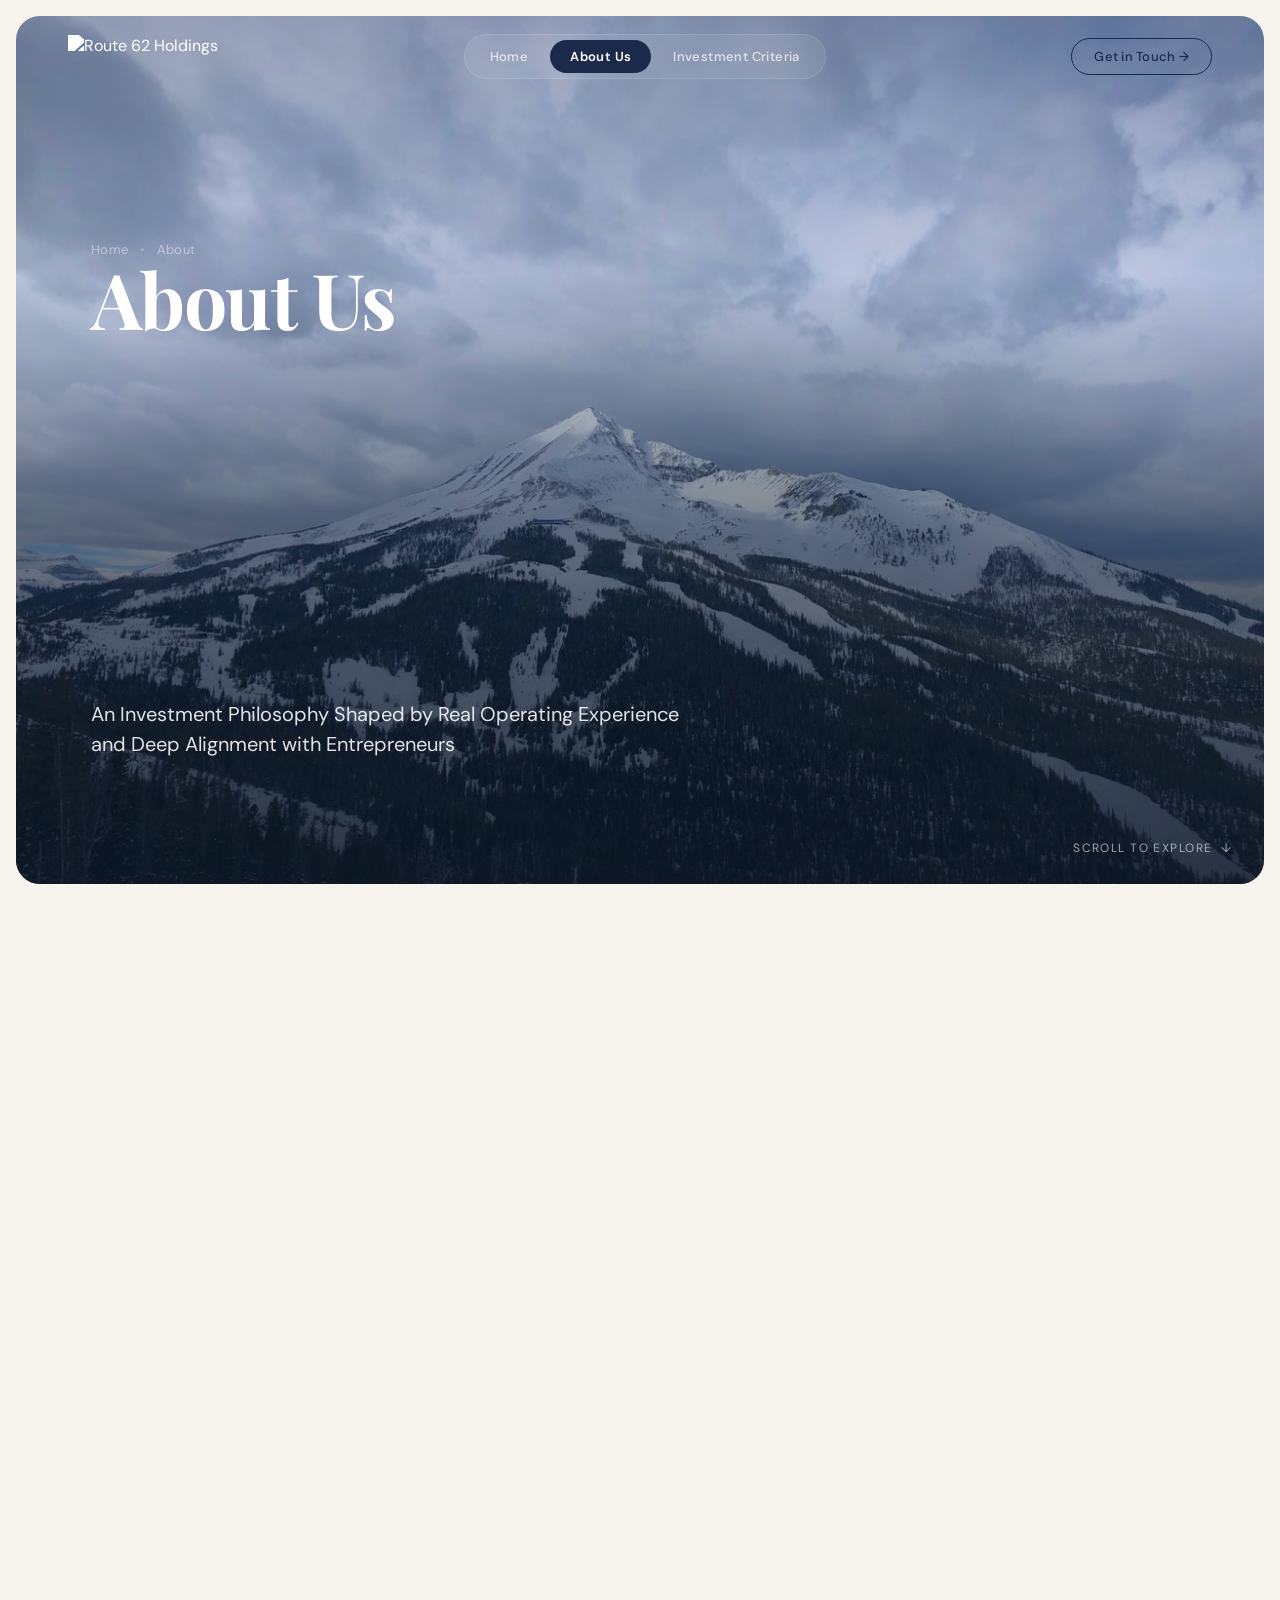
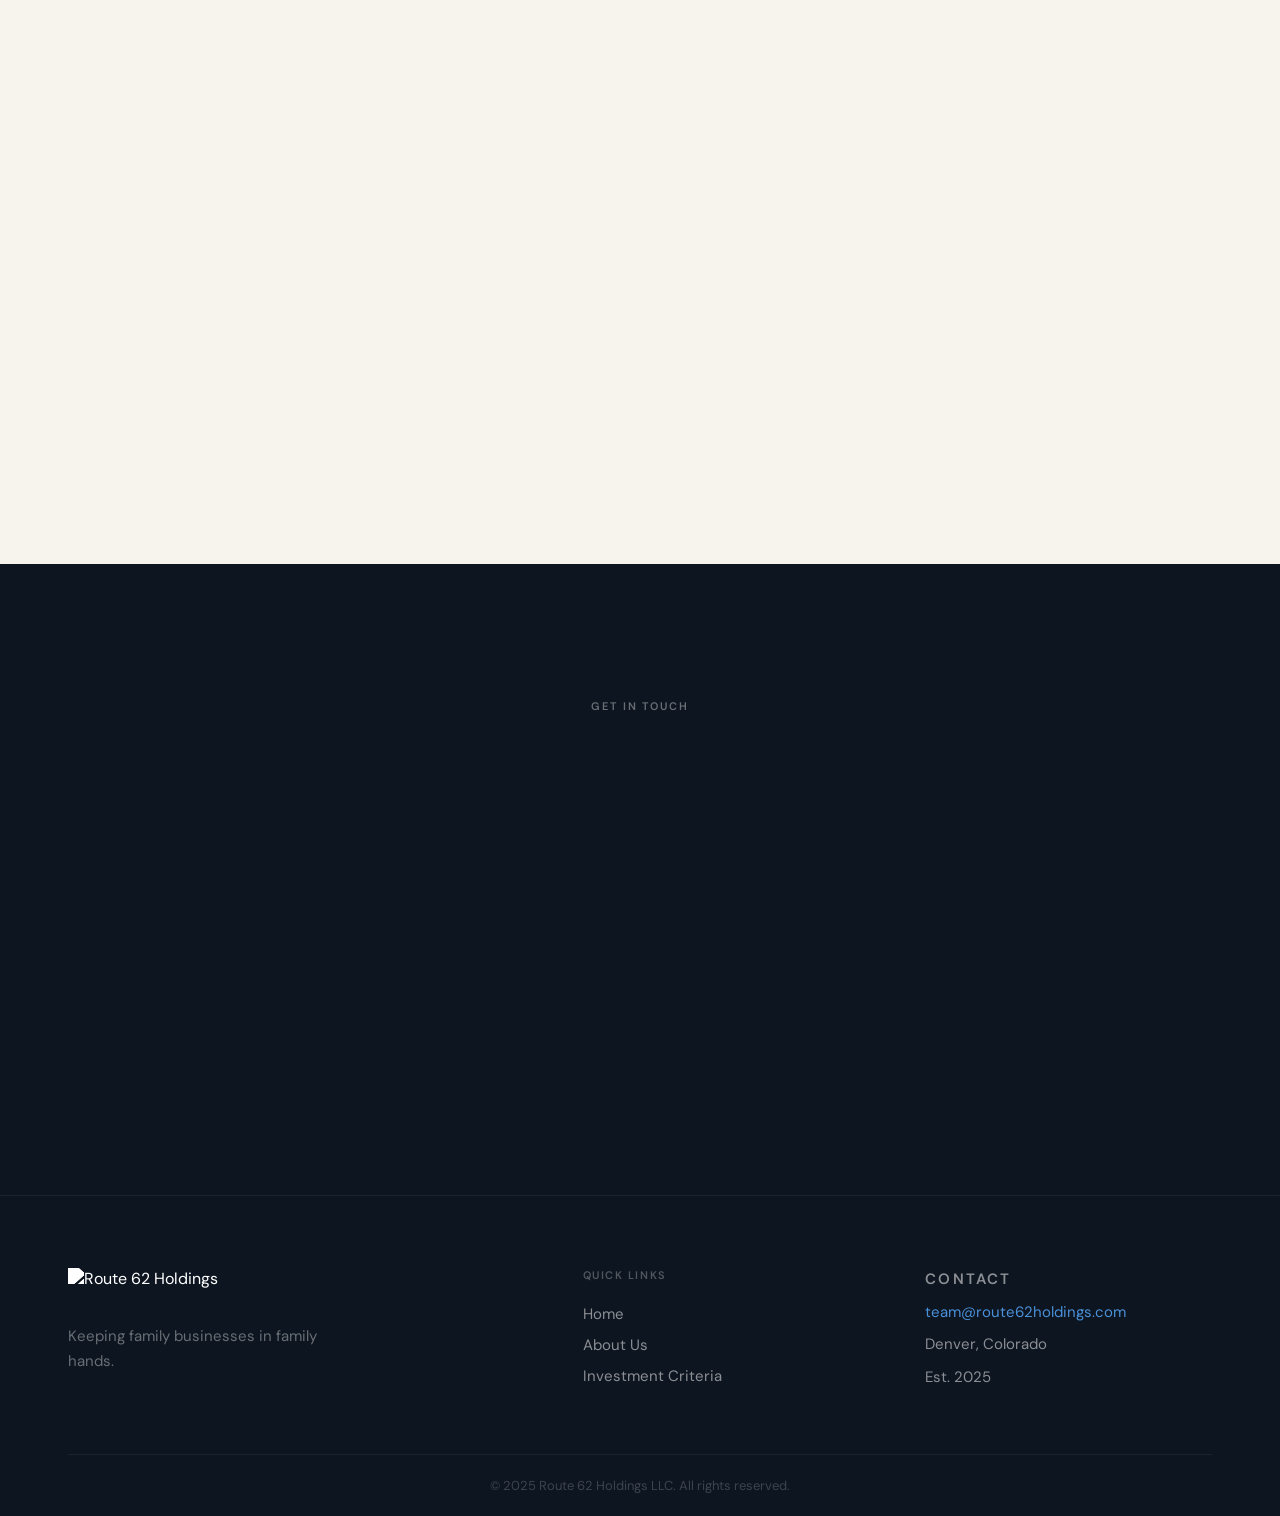
==== about.html @ dd671fc5 "initial commit" ====
<!DOCTYPE html>
<html lang="en">
<head>
  <meta charset="UTF-8">
  <meta name="viewport" content="width=device-width, initial-scale=1.0">
  <meta name="description" content="About Route 62 Holdings - An investment philosophy shaped by real operating experience and deep alignment with entrepreneurs.">
  <title>About Us - Route 62 Holdings</title>
  <link rel="stylesheet" href="css/styles.css">
  <script src="https://cdnjs.cloudflare.com/ajax/libs/gsap/3.12.2/gsap.min.js"></script>
  <script src="https://cdnjs.cloudflare.com/ajax/libs/gsap/3.12.2/ScrollTrigger.min.js"></script>
</head>
<body>

  <!-- ══════════════════════ NAV ══════════════════════ -->
  <nav class="nav" id="nav" role="navigation" aria-label="Main navigation">
    <div class="nav-inner">
      <a href="index.html" class="nav-logo" aria-label="Route 62 Holdings - Home">
        <img src="assets/logo/route62_logo.jpg" alt="Route 62 Holdings" style="filter: brightness(0) invert(1);">
      </a>

      <div class="nav-center">
        <div class="nav-pills-wrap">
          <a href="index.html"      class="nav-link">Home</a>
          <a href="about.html"      class="nav-link active">About Us</a>
          <a href="investment.html" class="nav-link">Investment Criteria</a>
        </div>
      </div>

      <div class="nav-right">
        <a href="#connect" class="btn-nav-cta">Get in Touch &rarr;</a>
      </div>

      <button class="hamburger" id="hamburger" aria-label="Open navigation menu" aria-expanded="false">
        <span></span><span></span><span></span>
      </button>
    </div>
  </nav>

  <!-- Mobile overlay menu -->
  <div class="mobile-menu" id="mobile-menu" aria-hidden="true">
    <a href="index.html"      class="mobile-link">Home</a>
    <a href="about.html"      class="mobile-link">About Us</a>
    <a href="investment.html" class="mobile-link">Investment Criteria</a>
    <a href="#connect"        class="mobile-link mobile-cta">Get in Touch &rarr;</a>
  </div>

  <!-- ══════════════════════ HERO ══════════════════════ -->
  <section class="page-hero about-hero" aria-label="About Us hero">
    <!-- Image background -->
    <div class="about-hero-video-wrap" aria-hidden="true">
      <img src="assets/images/Mountain.jpeg" alt="" class="hero-video">
    </div>
    <div class="hero-overlay" aria-hidden="true"></div>

    <div class="hero-content">
      <div>
        <nav class="breadcrumb" aria-label="Breadcrumb">
          <a href="index.html">Home</a>
          <span class="sep" aria-hidden="true">&bull;</span>
          <span aria-current="page">About</span>
        </nav>
        <h1 class="hero-headline section-heading">About Us</h1>
      </div>
      <p class="hero-tagline">An Investment Philosophy Shaped by Real Operating Experience and Deep Alignment with Entrepreneurs</p>
    </div>

    <span class="scroll-hint" aria-hidden="true">Scroll to Explore <span class="arrow">&darr;</span></span>
  </section>

  <!-- ══════════════════════ LEADERSHIP TEAM ══════════════════════ -->
  <section class="team-section" id="team">
    <div class="container">

      <div class="section-header reveal">
        <h2 class="section-title section-heading">Our Leadership Team</h2>
      </div>

      <div class="team-grid">

        <!-- ── Max Araya ── -->
        <article class="team-card reveal">
          <div class="team-headshot">
            <img src="assets/images/Max.png" alt="Max Araya" loading="lazy">
          </div>
          <div class="team-body">
            <h3 class="team-name">Max Araya</h3>
            <p class="team-role">Co-Founder</p>
            <div class="team-rule"></div>
            <p class="team-tagline">&ldquo;Drawn to how businesses actually work - and driven to make them better.&rdquo;</p>
            <div class="team-li-wrap">
              <a
                href="https://www.linkedin.com/in/max-araya/"
                target="_blank"
                rel="noopener noreferrer"
                class="btn btn-linkedin"
                aria-label="Max Araya on LinkedIn"
              >LinkedIn &rarr;</a>
            </div>
            <ul class="team-bullets">
              <li>VP, Fruition Partners Private Equity - Denver, CO (Dec 2023-Present)</li>
              <li>Associate, Oaktree Capital Management - New York (2020-2022, Mezzanine Fund)</li>
              <li>Investment Banking Analyst, J.P. Morgan - New York (2016-2020, Leveraged Finance / TMT)</li>
              <li>Middlebury College, B.A. International Politics &amp; Economics; LSE, Accounting &amp; Finance</li>
            </ul>
          </div>
        </article>

        <!-- ── Nicole B ── -->
        <article class="team-card reveal reveal-d2">
          <div class="team-headshot">
            <img src="assets/images/Nicole.png" alt="Nicole B" loading="lazy">
          </div>
          <div class="team-body">
            <h3 class="team-name">Nicole B</h3>
            <p class="team-role">Co-Founder</p>
            <div class="team-rule"></div>
            <p class="team-tagline">&ldquo;Operational instincts shaped by family business roots and a decade of working with owners.&rdquo;</p>
            <div class="team-li-wrap">
              <!-- [PLACEHOLDER] Update LinkedIn URL when available -->
              <a href="#" class="btn btn-linkedin" aria-label="Nicole B on LinkedIn">LinkedIn &rarr;</a>
            </div>
            <ul class="team-bullets">
              <li>Wealth Management, Family Office - Connecticut</li>
              <li>Background in operations, client relations, and family business dynamics</li>
              <li>Bentley University, Finance</li>
              <li>Grew up around family-owned businesses; deep appreciation for succession and continuity</li>
            </ul>
          </div>
        </article>

      </div>
    </div>
  </section>

  <!-- ══════════════════════ CONNECT ══════════════════════ -->
  <section class="connect-section" id="connect">
    <div class="container">
      <span class="label label-muted">GET IN TOUCH</span>
      <h2 class="connect-heading section-heading reveal">Ready to Start a Conversation?</h2>
      <p class="connect-sub reveal reveal-d1">Whether you&rsquo;re a business owner thinking about the future, or an entrepreneur exploring partnership - we&rsquo;d love to hear from you.</p>
      <div class="connect-ctas reveal reveal-d2">
        <!-- [PLACEHOLDER] Update scheduling link -->
        <a href="#" class="btn btn-gold">Schedule a Call &rarr;</a>
        <a href="mailto:team@route62holdings.com" class="btn btn-white-outline">Send Us a Message &rarr;</a>
      </div>
      <p class="connect-email reveal reveal-d3">
        <a href="mailto:team@route62holdings.com">team@route62holdings.com</a>
      </p>
    </div>
  </section>

  <!-- ══════════════════════ FOOTER ══════════════════════ -->
  <footer class="footer" role="contentinfo">
    <div class="container">
      <div class="footer-grid">

        <div>
          <div class="footer-logo">
            <img src="assets/logo/route62_logo.jpg" alt="Route 62 Holdings" style="filter: brightness(0) invert(1);">
          </div>
          <p class="footer-tagline">Keeping family businesses in family hands.</p>
        </div>

        <div>
          <p class="footer-col-heading">Quick Links</p>
          <nav class="footer-links" aria-label="Footer navigation">
            <a href="index.html">Home</a>
            <a href="about.html">About Us</a>
            <a href="investment.html">Investment Criteria</a>
          </nav>
        </div>

        <div class="footer-contact">
          <p class="footer-col-heading">Contact</p>
          <p><a href="mailto:team@route62holdings.com">team@route62holdings.com</a></p>
          <p>Denver, Colorado</p>
          <p>Est. 2025</p>
        </div>

      </div>
      <div class="footer-bottom">
        <p>&copy; 2025 Route 62 Holdings LLC. All rights reserved.</p>
      </div>
    </div>
  </footer>

  <script src="js/main.js"></script>
</body>
</html>
---- css/styles.css ----
/* ============================================================
   ROUTE 62 HOLDINGS — styles.css
   ============================================================ */

@import url('https://fonts.googleapis.com/css2?family=Playfair+Display:ital,wght@0,400;0,500;0,600;0,700;1,400;1,500&family=DM+Sans:ital,opsz,wght@0,9..40,300;0,9..40,400;0,9..40,500;0,9..40,600;1,9..40,400&display=swap');

/* ── CUSTOM PROPERTIES ── */
:root {
  --color-navy:        #1B2A4A;
  --color-blue:        #4A90D9;
  --color-blue-dark:   #2E6BB0;
  --color-bg-dark:     #0D1520;
  --color-bg-light:    #F7F4EE;
  --color-text-primary:#1B2A4A;
  --color-text-light:  #FFFFFF;
  --color-text-muted:  #6B7A94;
  --color-card-bg:     #EDE9E0;

  --font-display: 'Playfair Display', Georgia, serif;
  --font-body:    'DM Sans', system-ui, -apple-system, sans-serif;

  --nav-h:   80px;
  --max-w:   1240px;
  --gutter:  48px;
}

/* ── RESET ── */
*, *::before, *::after { box-sizing: border-box; margin: 0; padding: 0; }
html { scroll-behavior: smooth; }
body {
  font-family: var(--font-body);
  background: #F7F4EE;
  color: var(--color-text-primary);
  overflow-x: hidden;
  -webkit-font-smoothing: antialiased;
  -moz-osx-font-smoothing: grayscale;
}
img { max-width: 100%; display: block; }
a { text-decoration: none; color: inherit; }
ul { list-style: none; }
button { cursor: pointer; border: none; background: none; font-family: inherit; }

/* ── LAYOUT ── */
.container {
  max-width: var(--max-w);
  margin: 0 auto;
  padding: 0 var(--gutter);
}

/* ── REVEAL ANIMATION ── */
.reveal {
  opacity: 0;
  transform: translateY(28px);
  transition: opacity 0.75s ease, transform 0.75s ease;
}
.reveal.visible { opacity: 1; transform: translateY(0); }
.reveal-d1 { transition-delay: 0.1s; }
.reveal-d2 { transition-delay: 0.2s; }
.reveal-d3 { transition-delay: 0.3s; }
.reveal-d4 { transition-delay: 0.4s; }
.reveal-d5 { transition-delay: 0.5s; }

/* ── LABEL ── */
.label {
  display: inline-block;
  font-size: 0.6875rem;
  font-weight: 600;
  letter-spacing: 0.18em;
  text-transform: uppercase;
  color: var(--color-blue);
  margin-bottom: 14px;
}
.label-muted { color: rgba(255,255,255,0.38); }

/* ═══════════════════════════════════
   NAVIGATION
   ═══════════════════════════════════ */
.nav {
  position: fixed;
  inset: 16px 16px auto 16px;
  z-index: 1000;
  height: var(--nav-h);
  background: transparent !important;
  backdrop-filter: none !important;
  -webkit-backdrop-filter: none !important;
  transition: transform 0.35s ease;
}

.nav-inner {
  max-width: var(--max-w);
  margin: 0 auto;
  padding: 0 var(--gutter);
  height: 100%;
  display: flex;
  align-items: center;
  justify-content: space-between;
  gap: 20px;
}

.nav-logo img {
  height: 42px;
  width: auto;
  object-fit: contain;
  display: block;
}

.nav-pills-wrap {
  display: flex;
  align-items: center;
  background: rgba(255,255,255,0.07);
  border: 1px solid rgba(255,255,255,0.12);
  border-radius: 50px;
  padding: 5px;
  gap: 2px;
  backdrop-filter: blur(8px);
}

.nav-link {
  display: block;
  padding: 8px 20px;
  border-radius: 50px;
  font-size: 0.8125rem;
  font-weight: 500;
  color: rgba(255,255,255,0.75);
  letter-spacing: 0.03em;
  white-space: nowrap;
  transition: color 0.2s, background 0.2s;
}
.nav-link:hover { color: #fff; background: rgba(255,255,255,0.1); }
.nav-link.active {
  background: var(--color-navy);
  color: #fff;
  font-weight: 600;
}

.btn-nav-cta {
  display: inline-flex;
  align-items: center;
  gap: 6px;
  padding: 9px 22px;
  border-radius: 50px;
  border: 1.5px solid var(--color-navy);
  font-size: 0.8125rem;
  font-weight: 500;
  color: var(--color-navy);
  white-space: nowrap;
  transition: all 0.25s;
  letter-spacing: 0.02em;
}
.btn-nav-cta:hover {
  background: var(--color-blue);
  color: #fff;
  border-color: var(--color-blue);
}

/* Hamburger */
.hamburger {
  display: none;
  flex-direction: column;
  gap: 5px;
  padding: 8px;
  flex-shrink: 0;
}
.hamburger span {
  display: block;
  width: 24px;
  height: 2px;
  background: #fff;
  border-radius: 2px;
  transition: all 0.3s ease;
}
.hamburger.open span:nth-child(1) { transform: translateY(7px) rotate(45deg); }
.hamburger.open span:nth-child(2) { opacity: 0; transform: scaleX(0); }
.hamburger.open span:nth-child(3) { transform: translateY(-7px) rotate(-45deg); }

/* Mobile menu overlay */
.mobile-menu {
  display: none;
  position: fixed;
  inset: 0;
  z-index: 999;
  background: var(--color-bg-dark);
  flex-direction: column;
  align-items: center;
  justify-content: center;
  gap: 6px;
}
.mobile-menu.open { display: flex; }

.mobile-link {
  font-family: var(--font-display);
  font-size: 1.875rem;
  font-weight: 500;
  color: rgba(255,255,255,0.85);
  padding: 10px 40px;
  border-radius: 8px;
  transition: color 0.2s;
}
.mobile-link:hover { color: var(--color-blue); }

.mobile-cta {
  font-family: var(--font-body);
  font-size: 1rem;
  font-weight: 600;
  background: var(--color-navy);
  color: #fff !important;
  padding: 14px 40px;
  border-radius: 50px;
  margin-top: 24px;
}

/* ═══════════════════════════════════
   BUTTONS
   ═══════════════════════════════════ */
.btn {
  display: inline-flex;
  align-items: center;
  justify-content: center;
  gap: 8px;
  padding: 14px 30px;
  border-radius: 50px;
  font-family: var(--font-body);
  font-size: 0.9375rem;
  font-weight: 500;
  letter-spacing: 0.01em;
  cursor: pointer;
  transition: all 0.25s ease;
  white-space: nowrap;
  border: 2px solid transparent;
}

.btn-gold {
  background: var(--color-navy);
  color: #fff;
  border-color: var(--color-navy);
}
.btn-gold:hover {
  background: var(--color-blue);
  border-color: var(--color-blue);
  transform: translateY(-2px);
  box-shadow: 0 8px 24px rgba(74,144,217,0.35);
}

.btn-white-outline {
  background: transparent;
  color: #fff;
  border-color: rgba(255,255,255,0.65);
}
.btn-white-outline:hover {
  background: #fff;
  color: var(--color-bg-dark);
  border-color: #fff;
}

.btn-dark-pill {
  background: rgba(13,21,32,0.55);
  color: rgba(255,255,255,0.85);
  border-color: rgba(255,255,255,0.25);
  backdrop-filter: blur(8px);
}
.btn-dark-pill:hover {
  background: rgba(13,21,32,0.8);
  border-color: rgba(255,255,255,0.4);
}

.btn-text-accent {
  background: none;
  color: var(--color-blue);
  border: none;
  padding: 0;
  font-weight: 600;
  font-size: 0.9375rem;
  border-radius: 0;
  letter-spacing: 0.02em;
}
.btn-text-accent:hover { color: var(--color-blue-dark); }

.btn-linkedin {
  background: var(--color-navy);
  color: #fff;
  border-color: var(--color-navy);
  padding: 9px 22px;
  font-size: 0.8125rem;
}
.btn-linkedin:hover { background: var(--color-navy); border-color: var(--color-blue); }

/* ═══════════════════════════════════
   HOME HERO
   ═══════════════════════════════════ */
.hero {
  position: relative;
  margin: 16px;
  border-radius: 24px;
  height: calc(100vh - 32px);
  min-height: 700px;
  display: flex;
  flex-direction: column;
  justify-content: flex-end;
  overflow: hidden;
}

.hero-bg {
  position: absolute;
  top: -10%;
  left: 0;
  right: 0;
  height: 120%;
  z-index: 0;
  overflow: hidden;
}
.hero-bg::before {
  content: '';
  position: absolute;
  inset: 0;
  background: rgba(13, 37, 74, 0.12);
  z-index: 1;
  pointer-events: none;
}
.hero-bg::after {
  content: '';
  position: absolute;
  inset: 0;
  background: linear-gradient(
    to bottom,
    rgba(13,21,32,0.25) 0%,
    rgba(13,21,32,0.05) 30%,
    rgba(13,21,32,0.55) 65%,
    rgba(13,21,32,0.82) 100%
  );
  z-index: 2;
}

.hero-content {
  position: absolute;
  bottom: 10%;
  left: 0;
  right: 0;
  z-index: 2;
}

.hero-headline {
  font-family: var(--font-display);
  font-size: clamp(2.8rem, 5.2vw, 5rem);
  font-weight: 700;
  color: #fff;
  line-height: 1.05;
  letter-spacing: -0.02em;
  max-width: 65%;
  margin-bottom: 22px;
}

.hero-sub {
  font-size: 1.125rem;
  color: rgba(255,255,255,0.7);
  max-width: 540px;
  line-height: 1.75;
  margin-bottom: 38px;
  font-weight: 300;
}

.hero-ctas { display: flex; gap: 12px; flex-wrap: wrap; }

/* Glassmorphism stat card */
.hero-stat-card {
  position: absolute;
  bottom: 10%;
  right: 6%;
  z-index: 3;
  background: rgba(13,21,32,0.72);
  backdrop-filter: blur(12px);
  -webkit-backdrop-filter: blur(12px);
  border: 1px solid rgba(255,255,255,0.08);
  border-radius: 20px;
  padding: 24px 28px;
  text-align: right;
  min-width: 200px;
}

.stat-big {
  display: block;
  font-family: var(--font-display);
  font-size: 2.4rem;
  font-weight: 700;
  color: var(--color-blue);
  line-height: 1;
  margin-bottom: 6px;
  letter-spacing: -0.02em;
}

.stat-label-sm {
  display: block;
  font-size: 0.8rem;
  color: rgba(255,255,255,0.65);
  letter-spacing: 0.08em;
  text-transform: uppercase;
  margin-top: 6px;
}

.scroll-hint {
  position: absolute;
  bottom: 28px;
  right: 32px;
  z-index: 2;
  font-size: 0.75rem;
  letter-spacing: 0.12em;
  text-transform: uppercase;
  color: rgba(255,255,255,0.6);
  display: flex;
  align-items: center;
  gap: 8px;
}
.scroll-hint .arrow {
  animation: bounce-down 1.8s ease infinite;
}
@keyframes bounce-down {
  0%, 100% { transform: translateY(0); }
  50%       { transform: translateY(5px); }
}

/* ═══════════════════════════════════
   FOUNDER / STORY SECTION
   ═══════════════════════════════════ */
.founder-section {
  padding: 110px 0;
  background: var(--color-bg-light);
}

.founder-grid {
  display: grid;
  grid-template-columns: 1fr 1fr;
  gap: 80px;
  align-items: center;
}

.founder-heading {
  font-family: var(--font-display);
  font-size: clamp(1.8rem, 3vw, 2.6rem);
  font-weight: 500;
  color: var(--color-text-primary);
  line-height: 1.2;
  letter-spacing: -0.02em;
  margin-bottom: 24px;
}

.founder-body p {
  font-size: 1.0625rem;
  color: #3C3C38;
  line-height: 1.78;
  margin-bottom: 18px;
}
.founder-body p:last-child { margin-bottom: 0; }

.founder-cta { margin-top: 36px; }

.founder-img-wrap {
  border-radius: 22px;
  overflow: hidden;
  aspect-ratio: 5/6;
  position: relative;
}
.founder-img-wrap img {
  width: 100%;
  height: 100%;
  object-fit: cover;
  display: block;
  transition: transform 0.6s ease;
}
.founder-img-wrap:hover img { transform: scale(1.03); }

/* ═══════════════════════════════════
   LOGO CAROUSEL
   ═══════════════════════════════════ */
.carousel-section {
  padding: 56px 0;
  background: var(--color-bg-dark);
  overflow: hidden;
}

.carousel-label {
  text-align: center;
  margin-bottom: 40px;
}

.carousel-track-wrap { overflow: hidden; }

.carousel-track {
  display: flex;
  align-items: center;
  gap: 36px;
  width: max-content;
  animation: carousel-scroll 38s linear infinite;
}
.carousel-track:hover { animation-play-state: paused; }

.carousel-item {
  flex-shrink: 0;
  width: 168px;
  height: 66px;
  background: rgba(255,255,255,0.04);
  border: 1px solid rgba(255,255,255,0.07);
  border-radius: 10px;
  display: flex;
  align-items: center;
  justify-content: center;
  font-size: 0.75rem;
  font-weight: 500;
  color: rgba(255,255,255,0.22);
  letter-spacing: 0.05em;
  transition: border-color 0.2s, background 0.2s;
}
.carousel-item:hover {
  background: rgba(255,255,255,0.07);
  border-color: rgba(255,255,255,0.14);
}

@keyframes carousel-scroll {
  from { transform: translateX(0); }
  to   { transform: translateX(-50%); }
}

/* ═══════════════════════════════════
   LEADERSHIP TEAM
   ═══════════════════════════════════ */
.team-section {
  padding: 110px 0;
  background: var(--color-bg-light);
}

.section-header {
  text-align: center;
  margin-bottom: 64px;
}

.section-title {
  font-family: var(--font-display);
  font-size: clamp(1.8rem, 3vw, 2.5rem);
  font-weight: 500;
  letter-spacing: -0.02em;
  line-height: 1.15;
  color: var(--color-text-primary);
}

.section-title-light { color: #fff; }

.team-grid {
  display: grid;
  grid-template-columns: 1fr 1fr;
  gap: 28px;
}

.team-card {
  background: var(--color-card-bg);
  border-radius: 22px;
  overflow: hidden;
  transition: transform 0.3s ease, box-shadow 0.3s ease;
}
.team-card:hover {
  transform: translateY(-5px);
  box-shadow: 0 24px 64px rgba(0,0,0,0.1);
}

.team-headshot {
  width: 100%;
  aspect-ratio: 4/3;
  background: #CCCAC5;
  display: flex;
  align-items: center;
  justify-content: center;
  overflow: hidden;
}
.team-headshot img {
  width: 100%;
  height: 100%;
  object-fit: cover;
}

.headshot-placeholder svg {
  width: 72px;
  height: 72px;
  fill: #a6a39c;
}

.team-body { padding: 32px; }

.team-name {
  font-family: var(--font-display);
  font-size: 1.625rem;
  font-weight: 600;
  color: var(--color-text-primary);
  margin-bottom: 4px;
  letter-spacing: -0.01em;
  line-height: 1.2;
}

.team-role {
  font-size: 0.8125rem;
  font-weight: 600;
  color: var(--color-text-muted);
  text-transform: uppercase;
  letter-spacing: 0.1em;
  margin-bottom: 0;
}

.team-rule {
  width: 44px;
  height: 2px;
  background: var(--color-blue);
  margin: 18px 0;
}

.team-tagline {
  font-family: var(--font-display);
  font-size: 1rem;
  font-style: italic;
  font-weight: 500;
  color: var(--color-text-primary);
  line-height: 1.55;
  margin-bottom: 22px;
}

.team-li-wrap { margin-bottom: 24px; }

.team-bullets {
  display: flex;
  flex-direction: column;
  gap: 9px;
}
.team-bullets li {
  font-size: 0.875rem;
  color: #4A4A45;
  line-height: 1.55;
  padding-left: 16px;
  position: relative;
}
.team-bullets li::before {
  content: '';
  position: absolute;
  left: 0;
  top: 7px;
  width: 5px;
  height: 5px;
  background: var(--color-blue);
  border-radius: 50%;
}

/* ═══════════════════════════════════
   CONNECT SECTION
   ═══════════════════════════════════ */
.connect-section {
  padding: 130px 0;
  background: var(--color-bg-dark);
  text-align: center;
}

.connect-heading {
  font-family: var(--font-display);
  font-size: clamp(2rem, 4vw, 3.25rem);
  font-weight: 500;
  color: #fff;
  letter-spacing: -0.025em;
  line-height: 1.12;
  max-width: 580px;
  margin: 0 auto 20px;
}

.connect-sub {
  font-size: 1.0625rem;
  color: rgba(255,255,255,0.58);
  max-width: 520px;
  margin: 0 auto 40px;
  line-height: 1.75;
  font-weight: 300;
}

.connect-ctas {
  display: flex;
  gap: 14px;
  justify-content: center;
  flex-wrap: wrap;
  margin-bottom: 32px;
}

.connect-email {
  font-size: 0.9375rem;
  color: rgba(255,255,255,0.35);
}
.connect-email a {
  color: var(--color-blue);
  transition: color 0.2s;
}
.connect-email a:hover { color: var(--color-blue-dark); }

/* ═══════════════════════════════════
   FOOTER
   ═══════════════════════════════════ */
.footer {
  background: var(--color-bg-dark);
  border-top: 1px solid rgba(255,255,255,0.06);
  padding: 72px 0 0;
}

.footer-grid {
  display: grid;
  grid-template-columns: 1.6fr 1fr 1fr;
  gap: 56px;
  padding-bottom: 56px;
  border-bottom: 1px solid rgba(255,255,255,0.06);
}

.footer-logo img {
  height: 38px;
  width: auto;
  object-fit: contain;
  margin-bottom: 18px;
}

.footer-tagline {
  font-size: 0.9375rem;
  color: rgba(255,255,255,0.38);
  line-height: 1.65;
  max-width: 260px;
}

.footer-col-heading {
  font-size: 0.6875rem;
  font-weight: 600;
  letter-spacing: 0.14em;
  text-transform: uppercase;
  color: rgba(255,255,255,0.28);
  margin-bottom: 22px;
}

.footer-links {
  display: flex;
  flex-direction: column;
  gap: 11px;
}
.footer-links a {
  font-size: 0.9375rem;
  color: rgba(255,255,255,0.52);
  transition: color 0.2s;
}
.footer-links a:hover { color: #fff; }

.footer-contact p {
  font-size: 0.9375rem;
  color: rgba(255,255,255,0.52);
  margin-bottom: 10px;
  line-height: 1.5;
}
.footer-contact a {
  color: var(--color-blue);
  transition: color 0.2s;
}
.footer-contact a:hover { color: var(--color-blue-dark); }

.footer-bottom {
  padding: 22px 0;
  text-align: center;
}
.footer-bottom p {
  font-size: 0.8125rem;
  color: rgba(255,255,255,0.2);
}

/* ═══════════════════════════════════
   PAGE HERO (ABOUT & INVESTMENT)
   ═══════════════════════════════════ */
.page-hero {
  position: relative;
  margin: 16px;
  border-radius: 24px;
  height: calc(100vh - 32px);
  min-height: 680px;
  display: flex;
  flex-direction: column;
  overflow: hidden;
}

/* Breadcrumb bar */
.hero-top {
  position: relative;
  z-index: 2;
  padding-top: calc(var(--nav-h) + 44px);
  flex-shrink: 0;
}

.breadcrumb {
  font-size: 0.8125rem;
  color: rgba(255,255,255,0.45);
  letter-spacing: 0.03em;
}
.breadcrumb a {
  color: rgba(255,255,255,0.45);
  transition: color 0.2s;
}
.breadcrumb a:hover { color: var(--color-blue); }
.breadcrumb .sep { margin: 0 8px; color: rgba(255,255,255,0.25); }

/* Bottom content */
.hero-bottom {
  position: relative;
  z-index: 2;
  margin-top: auto;
  padding-bottom: 100px;
  flex-shrink: 0;
}

.hero-page-title {
  font-family: var(--font-display);
  font-size: clamp(2.6rem, 5.5vw, 4.75rem);
  font-weight: 500;
  color: #fff;
  letter-spacing: -0.025em;
  line-height: 1.08;
  margin-bottom: 20px;
}

.hero-tagline {
  font-size: 1.0625rem;
  color: rgba(255,255,255,0.62);
  max-width: 660px;
  line-height: 1.68;
  font-weight: 300;
}

/* Dark overlay shared */
.hero-overlay {
  position: absolute;
  inset: 0;
  background: linear-gradient(
    to bottom,
    rgba(13,21,32,0.25) 0%,
    rgba(13,21,32,0.05) 30%,
    rgba(13,21,32,0.55) 65%,
    rgba(13,21,32,0.82) 100%
  );
  z-index: 1;
}
.hero-overlay::after {
  content: '';
  position: absolute;
  inset: 0;
  background: rgba(13, 37, 74, 0.12);
}

/* ── ABOUT & INVESTMENT HERO LAYOUT: headline top, tagline bottom ── */
.about-hero .hero-content,
.investment-hero .hero-content {
  position: absolute;
  inset: 0;
  display: flex;
  flex-direction: column;
  justify-content: space-between;
  padding: 18% 6% 10% 6%;
  z-index: 2;
}

.about-hero .hero-headline,
.investment-hero .hero-headline {
  font-size: clamp(3rem, 6vw, 5.5rem);
  font-weight: 700;
  color: #ffffff;
  line-height: 1.05;
  margin: 0;
  align-self: flex-start;
}

.about-hero .hero-tagline,
.investment-hero .hero-tagline {
  font-size: clamp(1rem, 1.6vw, 1.25rem);
  color: rgba(255, 255, 255, 0.88);
  max-width: 620px;
  line-height: 1.5;
  font-weight: 400;
  align-self: flex-start;
}

/* ── SHARED VIDEO HERO ── */
.hero-video {
  position: absolute;
  inset: 0;
  width: 100%;
  height: 100%;
  object-fit: cover;
  object-position: center;
  z-index: 0;
}

/* ── ABOUT HERO: video background ── */
.about-hero-video-wrap {
  position: absolute;
  inset: 0;
  overflow: hidden;
  z-index: 0;
}

/* ── INVEST HERO: background image ── */
.invest-hero-bg {
  position: absolute;
  inset: 0;
  background: url('../assets/images/InvCriteria.jpeg') center center/cover no-repeat;
  z-index: 0;
}

/* Breathing room between floating page-hero card and the first content section */
.page-hero + .criteria-section,
.page-hero + .team-section {
  padding-top: 160px;
}

/* ═══════════════════════════════════
   ABOUT: NUMBERS SECTION
   ═══════════════════════════════════ */
.numbers-section {
  padding: 110px 0;
  background: var(--color-bg-light);
}

.numbers-grid {
  display: grid;
  grid-template-columns: 1fr 1fr;
  gap: 80px;
  align-items: center;
  margin-bottom: 72px;
}

.numbers-img-wrap {
  position: relative;
  padding-bottom: 28px;
  padding-left: 28px;
}

.numbers-img {
  width: 100%;
  aspect-ratio: 5/4;
  object-fit: cover;
  border-radius: 20px;
  display: block;
}

/* Glassmorphism fund card overlay */
.fund-glass-card {
  position: absolute;
  bottom: 0;
  left: 0;
  background: rgba(13,21,32,0.82);
  backdrop-filter: blur(24px);
  -webkit-backdrop-filter: blur(24px);
  border: 1px solid rgba(255,255,255,0.11);
  border-radius: 16px;
  padding: 22px 28px;
  color: #fff;
  min-width: 230px;
}

.fund-card-title {
  font-size: 0.6875rem;
  font-weight: 600;
  letter-spacing: 0.14em;
  text-transform: uppercase;
  color: rgba(255,255,255,0.38);
  margin-bottom: 14px;
}

.fund-row {
  display: flex;
  align-items: baseline;
  gap: 10px;
  margin-bottom: 8px;
}
.fund-row:last-child { margin-bottom: 0; }

.fund-amount {
  font-family: var(--font-display);
  font-size: 1.5rem;
  font-weight: 600;
  color: var(--color-blue);
  letter-spacing: -0.01em;
}

.fund-yr {
  font-size: 0.8125rem;
  color: rgba(255,255,255,0.45);
}

.numbers-content { }

.numbers-heading {
  font-family: var(--font-display);
  font-size: clamp(1.8rem, 3vw, 2.5rem);
  font-weight: 500;
  color: var(--color-text-primary);
  letter-spacing: -0.02em;
  line-height: 1.2;
  margin-bottom: 20px;
}

.numbers-body {
  font-size: 1.0625rem;
  color: #3C3C38;
  line-height: 1.78;
  margin-bottom: 32px;
}
.numbers-body em { color: var(--color-blue); font-style: italic; }

/* Stat strip */
.stat-strip {
  display: grid;
  grid-template-columns: repeat(5, 1fr);
  border-radius: 16px;
  overflow: hidden;
  border: 1px solid rgba(0,0,0,0.07);
}

.stat-strip-item {
  background: var(--color-card-bg);
  padding: 40px 20px;
  text-align: center;
  border-right: 1px solid rgba(0,0,0,0.07);
}
.stat-strip-item:last-child { border-right: none; }

.strip-num {
  font-family: var(--font-display);
  font-size: 2.25rem;
  font-weight: 600;
  color: var(--color-blue);
  line-height: 1;
  margin-bottom: 10px;
  letter-spacing: -0.02em;
}

.strip-label {
  font-size: 0.8125rem;
  color: var(--color-text-muted);
  line-height: 1.45;
  max-width: 100px;
  margin: 0 auto;
}

/* ═══════════════════════════════════
   INVESTMENT CRITERIA
   ═══════════════════════════════════ */
.criteria-section {
  padding: 110px 0;
  background: var(--color-bg-light);
}

.criteria-layout {
  display: grid;
  grid-template-columns: 1fr 1.65fr;
  gap: 80px;
  align-items: start;
}

.criteria-left-sticky {
  position: sticky;
  top: calc(var(--nav-h) + 40px);
}

.criteria-left-sticky .section-title {
  text-align: left;
  margin-bottom: 16px;
}

.criteria-sub-text {
  font-size: 1rem;
  color: var(--color-text-muted);
  line-height: 1.65;
}

.criteria-cards {
  display: grid;
  grid-template-columns: 1fr 1fr;
  gap: 18px;
}

.criteria-card {
  background: var(--color-navy);
  border-radius: 20px;
  padding: 32px;
  color: #fff;
  transition: transform 0.25s ease, box-shadow 0.25s ease;
}
.criteria-card:hover {
  transform: translateY(-4px);
  box-shadow: 0 18px 52px rgba(27,42,74,0.38);
}

.criteria-card.span-full {
  grid-column: 1 / -1;
}

.criteria-card-title {
  font-family: var(--font-display);
  font-size: 1.125rem;
  font-weight: 600;
  color: #fff;
  margin-bottom: 12px;
  letter-spacing: -0.01em;
}

.criteria-card-body {
  font-size: 0.9375rem;
  color: rgba(255,255,255,0.8);
  line-height: 1.65;
  font-weight: 300;
}

/* ═══════════════════════════════════
   RESPONSIVE
   ═══════════════════════════════════ */
@media (max-width: 1024px) {
  :root { --gutter: 32px; }

  .founder-grid    { gap: 48px; }
  .numbers-grid    { gap: 48px; }
  .criteria-layout { gap: 48px; }

  .footer-grid { grid-template-columns: 1fr 1fr; }
  .stat-strip  { grid-template-columns: repeat(3, 1fr); }
  .stat-strip-item:nth-child(4),
  .stat-strip-item:nth-child(5) {
    border-top: 1px solid rgba(0,0,0,0.07);
  }
}

@media (max-width: 768px) {
  :root { --gutter: 20px; }

  /* Nav */
  .nav-center  { display: none; }
  .btn-nav-cta { display: none; }
  .hamburger   { display: flex; }

  /* Rounded hero — tighter on mobile */
  .nav              { inset: 8px 8px auto 8px; }
  .hero,
  .page-hero        { margin: 8px; border-radius: 16px; height: calc(100vh - 16px); }

  /* Hero */
  .hero-headline  { font-size: clamp(2rem, 7.5vw, 3rem); max-width: 90%; }
  .hero-sub       { font-size: 1rem; }
  .hero-stat-card { display: none; }
  .scroll-hint    { display: none; }

  /* Sections single column */
  .founder-grid    { grid-template-columns: 1fr; }
  .founder-img-wrap { display: none; }

  .team-grid { grid-template-columns: 1fr; }

  .numbers-grid { grid-template-columns: 1fr; }
  .numbers-img-wrap { display: none; }

  .stat-strip { grid-template-columns: 1fr 1fr; }
  .stat-strip-item:nth-child(5) { grid-column: 1 / -1; }

  /* About hero video — no changes needed, video fills container on all sizes */

  /* Criteria */
  .criteria-layout      { grid-template-columns: 1fr; }
  .criteria-left-sticky { position: static; margin-bottom: 0; }
  .criteria-cards       { grid-template-columns: 1fr; }

  /* Footer */
  .footer-grid   { grid-template-columns: 1fr; gap: 36px; }
  .connect-ctas  { flex-direction: column; align-items: center; }
}

@media (max-width: 480px) {
  .hero-headline { font-size: 2rem; }
  .hero-ctas     { flex-direction: column; align-items: flex-start; }
  .hero-page-title { font-size: 2.4rem; }
}
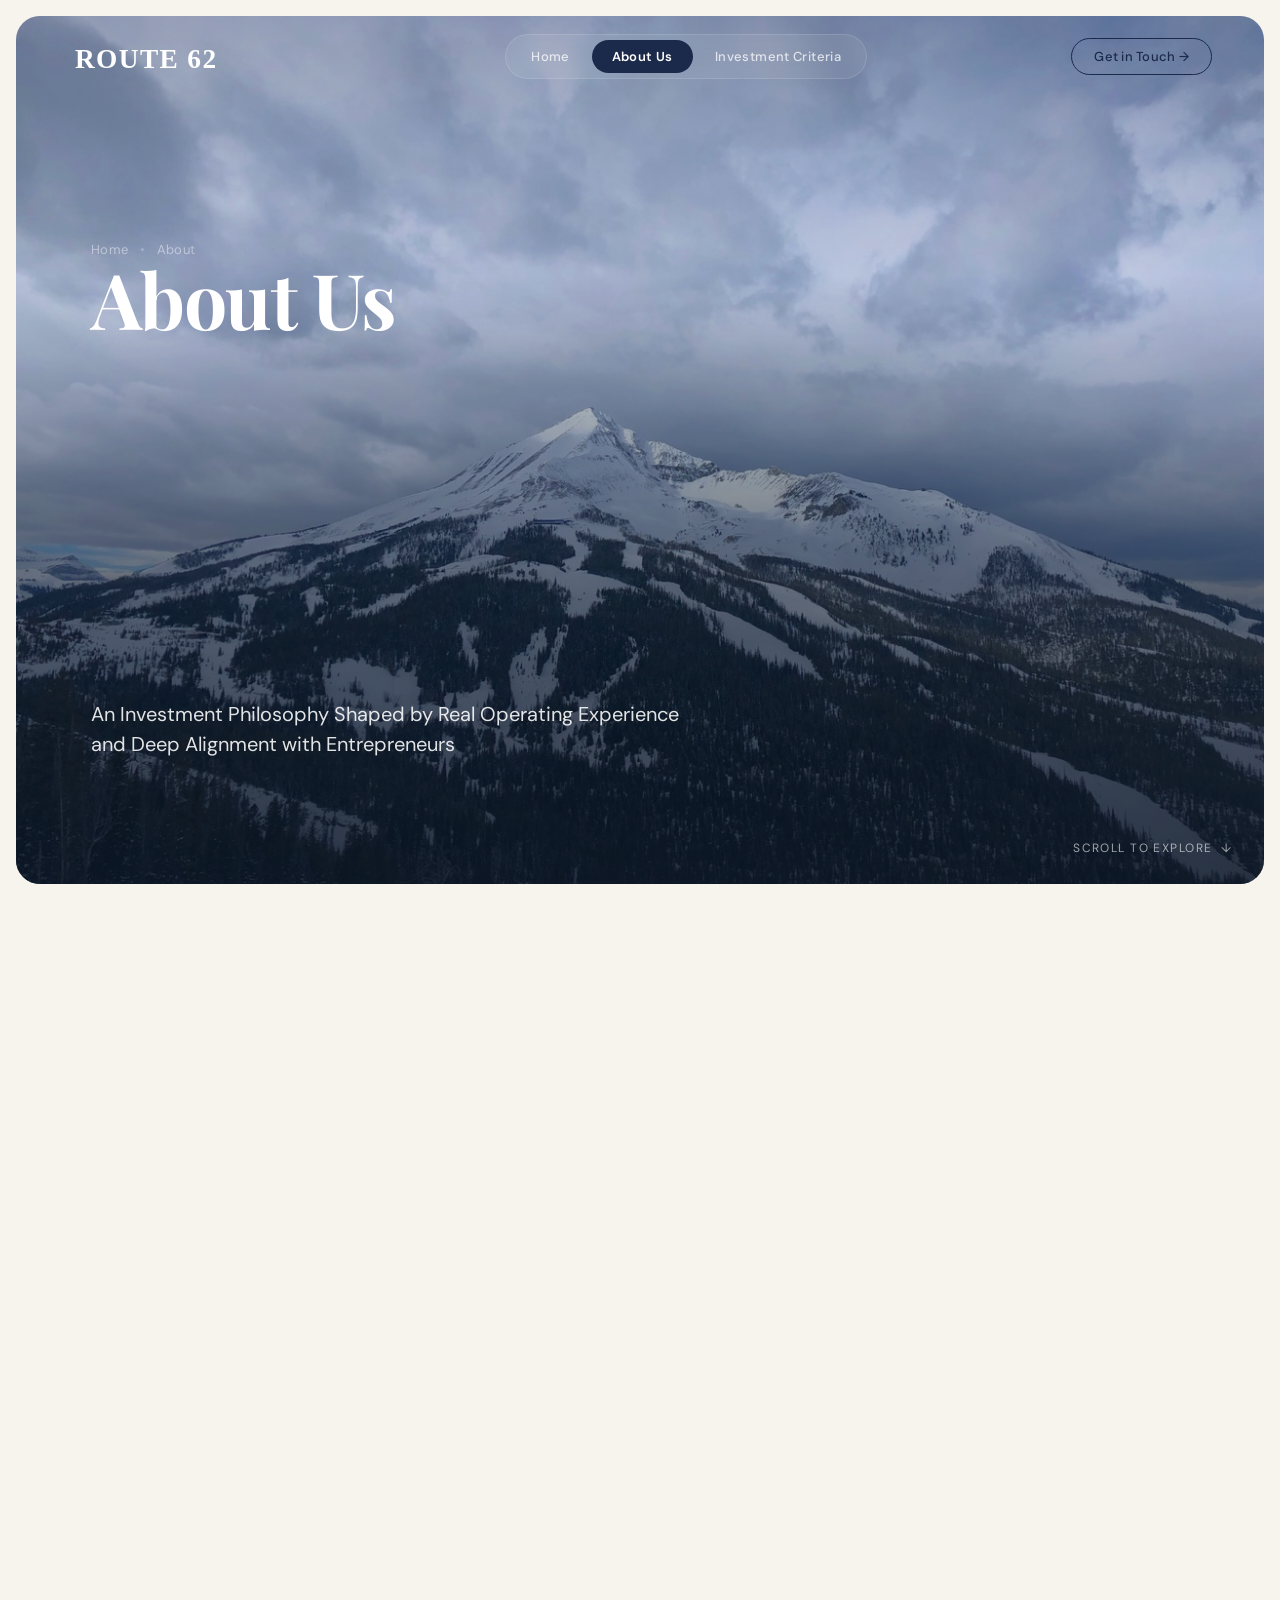
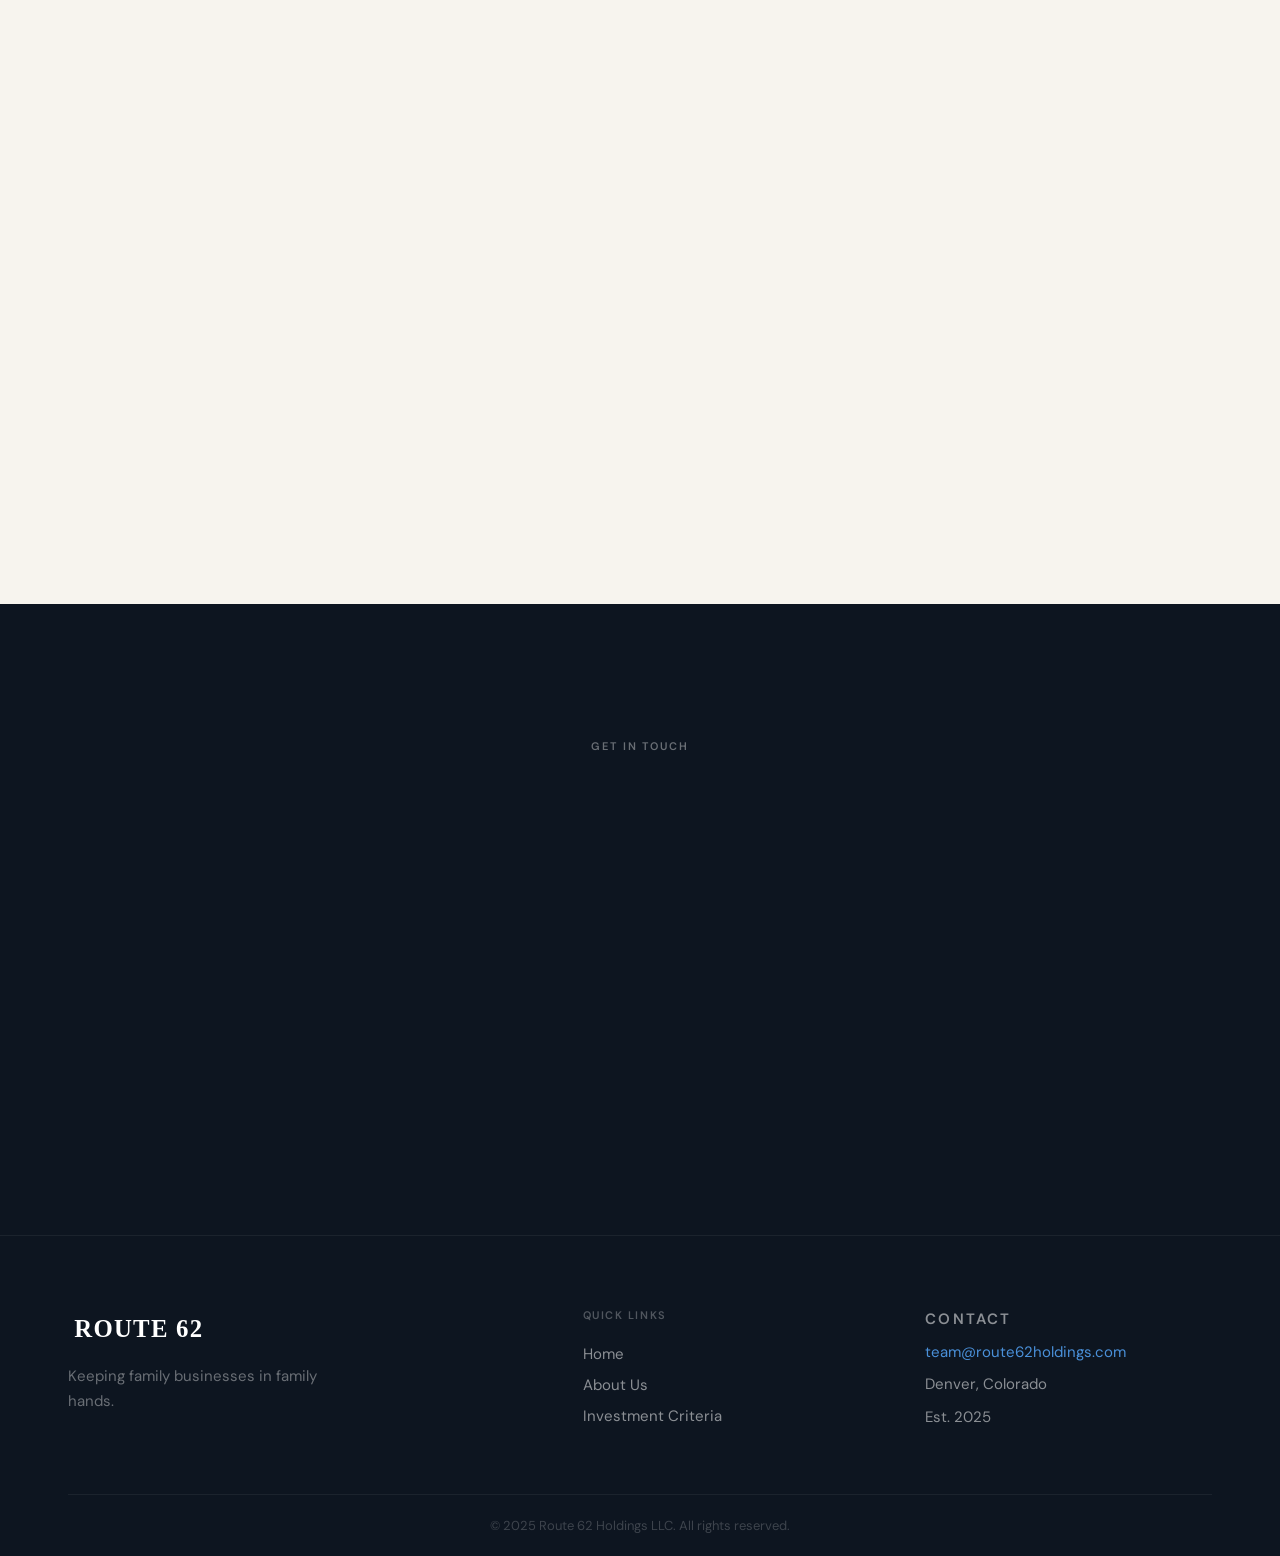
==== commit 8f1167b4: "Update Nicole Araya profile, swap in white SVG logo, add gitignore - Rename Nicole B to Nicole Araya" ====
--- a/about.html
+++ b/about.html
@@ -15,7 +15,7 @@
   <nav class="nav" id="nav" role="navigation" aria-label="Main navigation">
     <div class="nav-inner">
       <a href="index.html" class="nav-logo" aria-label="Route 62 Holdings - Home">
-        <img src="assets/logo/route62_logo.jpg" alt="Route 62 Holdings" style="filter: brightness(0) invert(1);">
+        <img src="assets/logo/route62_logo_white_transparent.svg" alt="Route 62 Holdings">
       </a>
 
       <div class="nav-center">
@@ -105,24 +105,31 @@
           </div>
         </article>
 
-        <!-- ── Nicole B ── -->
+        <!-- ── Nicole Araya ── -->
         <article class="team-card reveal reveal-d2">
           <div class="team-headshot">
-            <img src="assets/images/Nicole.png" alt="Nicole B" loading="lazy">
+            <img src="assets/images/Nicole.png" alt="Nicole Araya" loading="lazy">
           </div>
           <div class="team-body">
-            <h3 class="team-name">Nicole B</h3>
+            <h3 class="team-name">Nicole Araya</h3>
             <p class="team-role">Co-Founder</p>
             <div class="team-rule"></div>
             <p class="team-tagline">&ldquo;Operational instincts shaped by family business roots and a decade of working with owners.&rdquo;</p>
             <div class="team-li-wrap">
-              <!-- [PLACEHOLDER] Update LinkedIn URL when available -->
-              <a href="#" class="btn btn-linkedin" aria-label="Nicole B on LinkedIn">LinkedIn &rarr;</a>
+              <a
+                href="https://www.linkedin.com/in/nicole-bellefeuille-araya-2984a38a/"
+                target="_blank"
+                rel="noopener noreferrer"
+                class="btn btn-linkedin"
+                aria-label="Nicole Araya on LinkedIn"
+              >LinkedIn &rarr;</a>
             </div>
             <ul class="team-bullets">
-              <li>Wealth Management, Family Office - Connecticut</li>
-              <li>Background in operations, client relations, and family business dynamics</li>
-              <li>Bentley University, Finance</li>
+              <li>VP, Seven Mile Advisory - New York (Apr 2023-Present)</li>
+              <li>Associate, Crestone Capital - Wealth Management (2022-2023)</li>
+              <li>Associate &amp; Analyst, Evercore Wealth Management - New York (2018-2022)</li>
+              <li>Junior Financial Analyst, AJ Wealth (2017-2018)</li>
+              <li>Bentley University, Finance (2012-2016)</li>
               <li>Grew up around family-owned businesses; deep appreciation for succession and continuity</li>
             </ul>
           </div>
@@ -156,7 +163,7 @@
 
         <div>
           <div class="footer-logo">
-            <img src="assets/logo/route62_logo.jpg" alt="Route 62 Holdings" style="filter: brightness(0) invert(1);">
+            <img src="assets/logo/route62_logo_white_transparent.svg" alt="Route 62 Holdings">
           </div>
           <p class="footer-tagline">Keeping family businesses in family hands.</p>
         </div>
